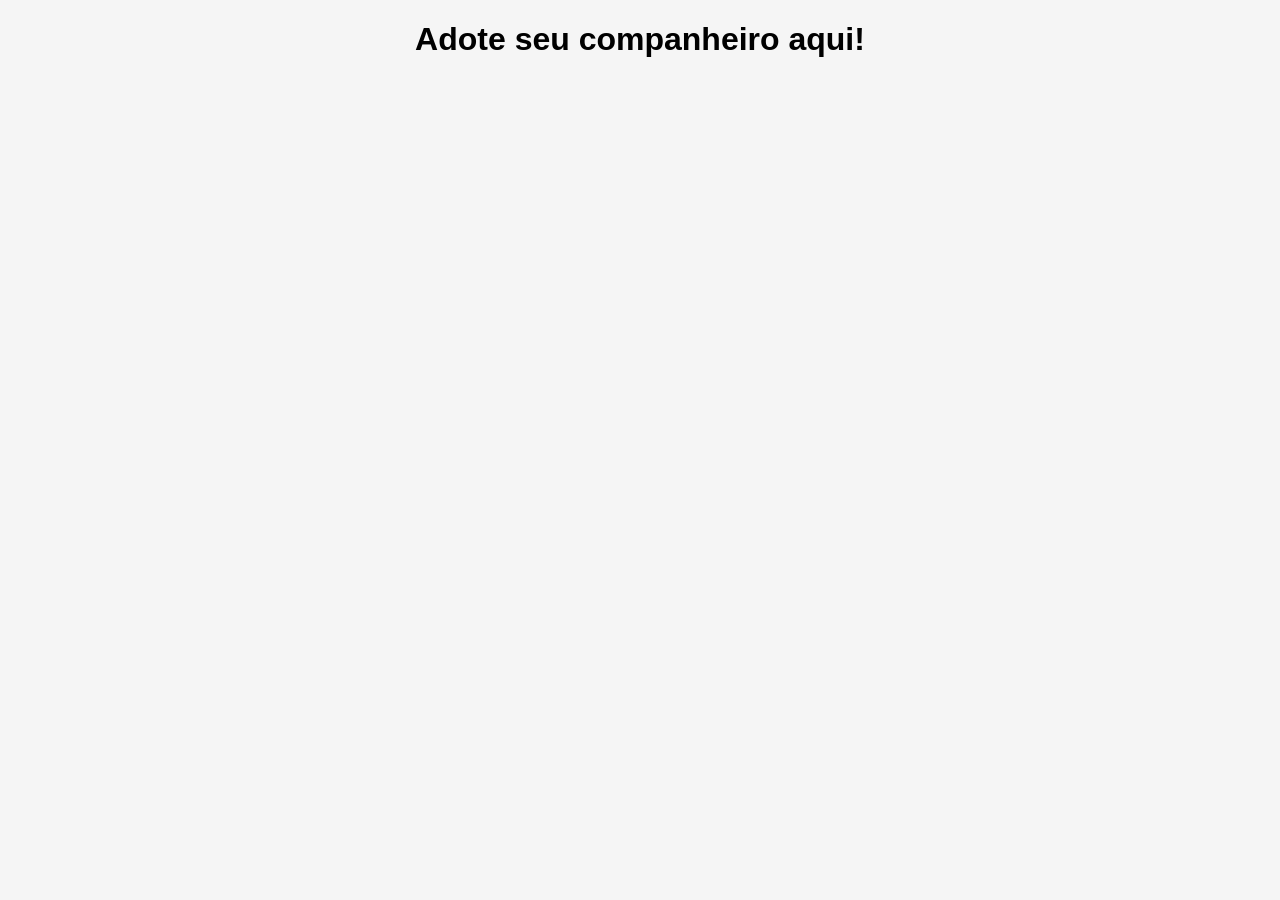
==== index.html @ 9173a279 "início do projeto" ====
<!DOCTYPE html>
<html lang="pt-BR">
<head>
    <meta charset="UTF-8">
    <title>Adoção de Animais</title>
    <link rel="stylesheet" href="css/style.css">
</head>
<body>

    <h1>Adote seu companheiro aqui!</h1>

    <script src="js/script.js"></script>
</body>
</html>
---- css/style.css ----
body {
    font-family: Arial, sans-serif;
    background-color: #f5f5f5;
    text-align: center;
}
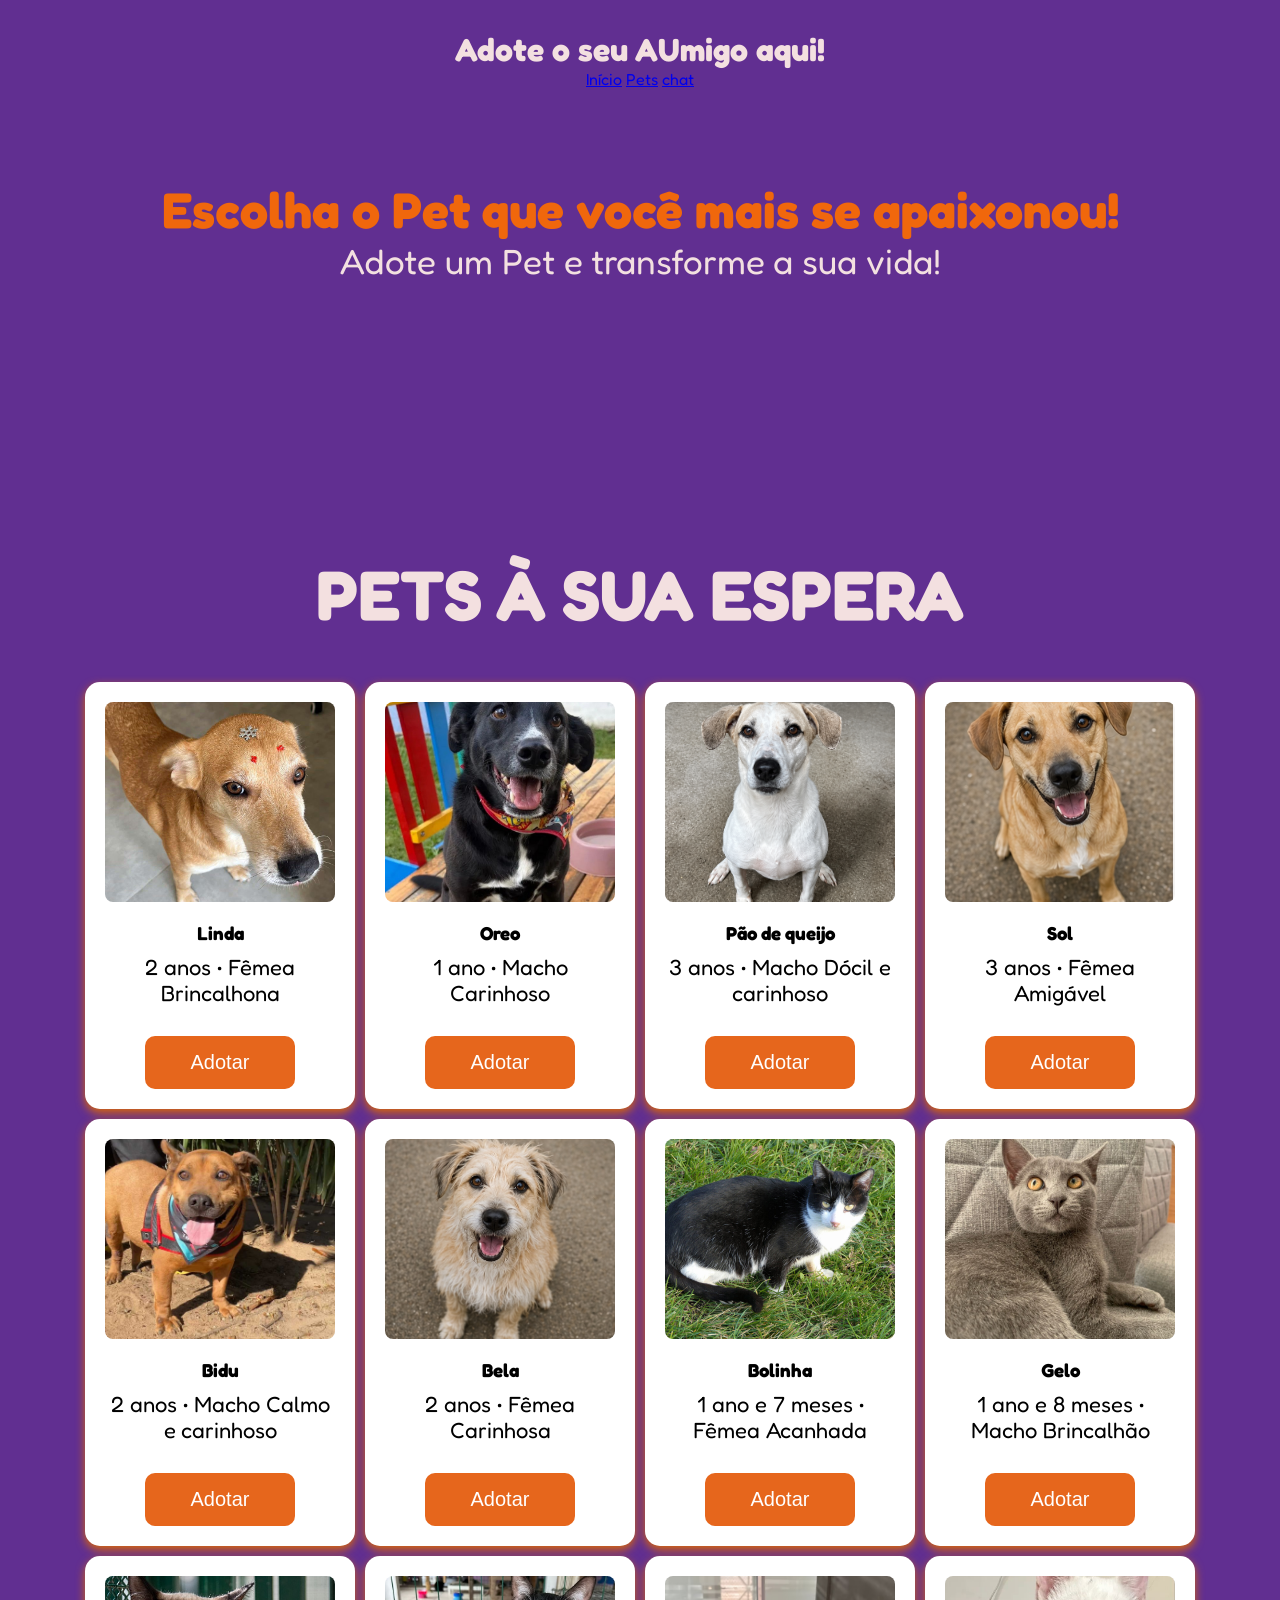
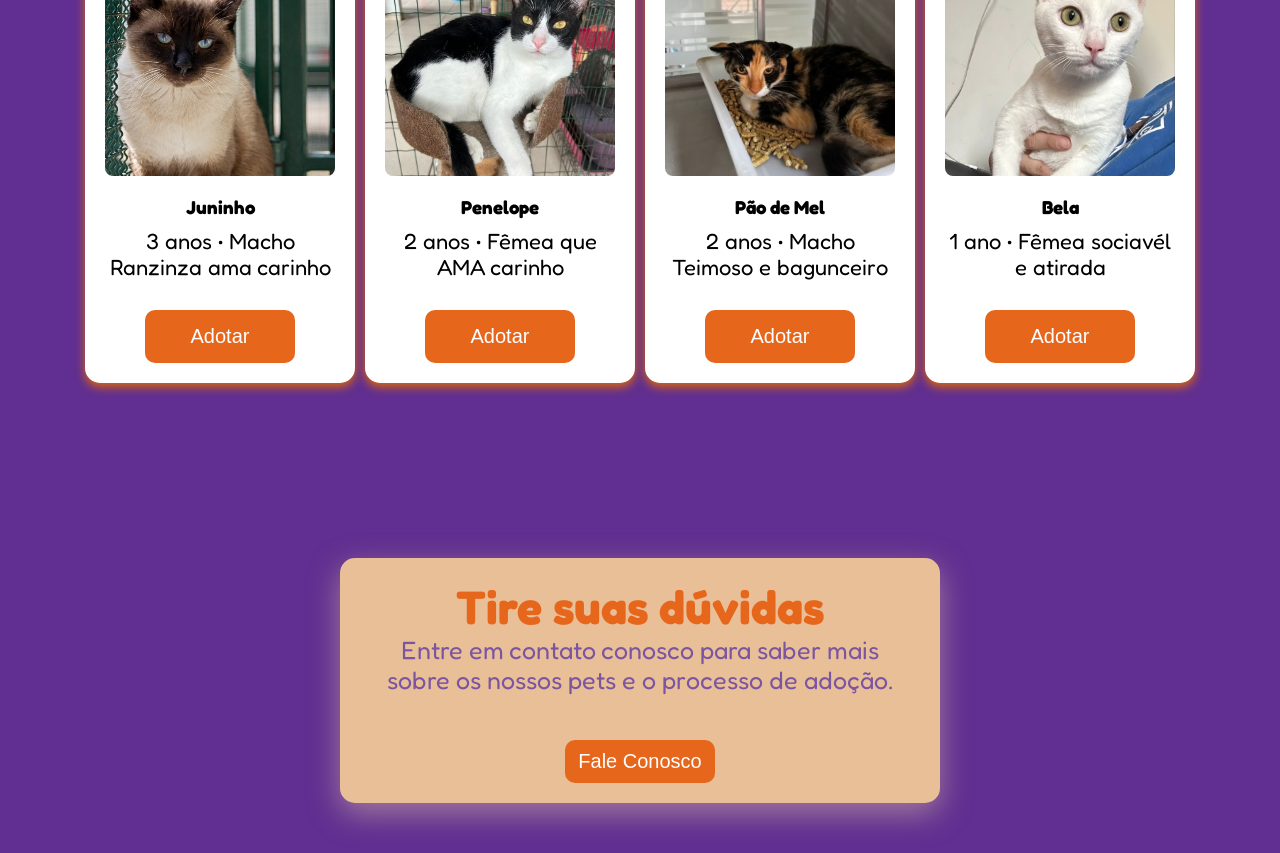
==== commit 944d1303: "primeiro commit" ====
--- a/index.html
+++ b/index.html
@@ -3,12 +3,126 @@
 <head>
     <meta charset="UTF-8">
     <title>Adoção de Animais</title>
-    <link rel="stylesheet" href="css/style.css">
+    <link rel="stylesheet" href="css/style.css"> 
+    <link href="https://fonts.googleapis.com/css2?family=Fredoka&display=swap" rel="stylesheet">
+
+
 </head>
 <body>
+    <header id="inicio">
+        <h1> Adote o seu AUmigo aqui! </h1>
+        <nav>
+            <a href="#inicio">Início</a>
+            <a href="#pets">Pets</a>
+            <a href="#chat">chat</a>
+        </nav>
+    </header>
 
-    <h1>Adote seu companheiro aqui!</h1>
+   
+    <section class="hero">
+        <h1> Escolha o Pet que você mais se apaixonou! </h1>
+        <p> Adote um Pet e transforme a sua vida! </p> 
+    </section>
+
+    
+    <section class="pets" id="pets">
+        <h2> PETS À SUA ESPERA </h2>
+        <div class="cards">
+            
+
+        <div class="card">
+            <img src="imagens/tubaina.jpg" alt="Cachorro">
+               <h3> Linda </h3>
+                <p> 2 anos • Fêmea Brincalhona </p>
+                <button> Adotar </button>
+        </div>
+
+         <div class="card">
+                <img src="imagens/341604138827551.jpg" alt="Cachorro">
+                <h3>Oreo</h3>
+                <p>1 ano • Macho Carinhoso </p>
+                <button> Adotar </button>
+        </div>
+        <div class="card">
+                <img src="imagens/cachorro4 (2).jpg" alt="Cachorro">
+                <h3>Pão de queijo</h3>
+                <p> 3 anos • Macho Dócil e carinhoso  </p>
+                <button> Adotar </button>
+        </div>
+        <div class="card">
+                <img src="imagens/cachorro5.jpg" alt="Cachorro">
+                <h3>Sol</h3>
+                <p> 3 anos • Fêmea Amigável  </p>
+                <button> Adotar </button>
+        </div>
+        <div class="card">
+                <img src="imagens/cachorro6.jpg" alt="Cachorro">
+                <h3>Bidu</h3>
+                <p> 2 anos • Macho Calmo e carinhoso  </p>
+                <button> Adotar </button>
+        </div>
+        <div class="card">
+                <img src="imagens/cachorro7.jpg" alt="Cachorro">
+                <h3>Bela</h3>
+                <p> 2 anos • Fêmea Carinhosa  </p>
+                <button> Adotar </button>
+        </div>
+
+
+
+        <div class="card">
+            <img src="imagens/gato1.jpg" alt="Gato">
+               <h3> Bolinha </h3>
+                <p> 1 ano e 7 meses • Fêmea Acanhada </p>
+                <button> Adotar </button>
+        </div>
+
+         <div class="card">
+                <img src="imagens/gato2.jpg" alt="Gato">
+                <h3>Gelo</h3>
+                <p>1 ano e 8 meses • Macho Brincalhão </p>
+                <button> Adotar </button>
+        </div>
+        <div class="card">
+                <img src="imagens/gato3.jpg" alt="Gato">
+                <h3>Juninho</h3>
+                <p> 3 anos • Macho Ranzinza ama carinho  </p>
+                <button> Adotar </button>
+        </div>
+        <div class="card">
+                <img src="imagens/gato4.jpg" alt="Gato">
+                <h3>Penelope</h3>
+                <p> 2 anos • Fêmea que AMA carinho  </p>
+                <button> Adotar </button>
+        </div>
+        <div class="card">
+                <img src="imagens/gato5.jpg" alt="Gato">
+                <h3>Pão de Mel</h3>
+                <p> 2 anos • Macho Teimoso e bagunceiro  </p>
+                <button> Adotar </button>
+        </div>
+        <div class="card">
+                <img src="imagens/gato6.jpg" alt="Gato">
+                <h3>Bela</h3>
+                <p> 1 ano • Fêmea sociavél e atirada  </p>
+                <button> Adotar </button>
+</div>
+    </section>
+    
+
+
+    <section id="chat">
+        <div class="chat-box">
+        <h3> Tire suas dúvidas </h3>
+            <p> Entre em contato conosco para saber mais sobre os nossos pets e o processo de adoção. </p>
+            <button> Fale Conosco </button>
+        </div>
+    </section>                              
+
 
     <script src="js/script.js"></script>
 </body>
-</html>+
+</html>
+
+</html> 
--- a/css/style.css
+++ b/css/style.css
@@ -1,5 +1,168 @@
+* {
+    margin: 0;
+    padding: 0;
+    box-sizing: border-box;
+}
+
 body {
-    font-family: Arial, sans-serif;
-    background-color: #f5f5f5;
+  display: flex;
+  flex-direction: column;
+  min-height:100vh ;
+    font-family: 'Fredoka', sans-serif;
+    background-color: #612f91;
     text-align: center;
-}+}
+.titulo-principal {
+  font-size: 60px;
+  color: #f3e0e0;
+  margin-top: 20px;
+}
+
+header { 
+  padding: 30px;
+  color: #f3e0e0;
+}
+.hero {
+  padding: 60px 20px;
+
+}
+.hero h1 {
+  font-size: 50px;
+  color: #f0670c;
+}
+.hero p {
+  font-size: 35px;
+  color: #f3e0e0;
+  margin-bottom: 150px;
+
+}
+.pets {
+  padding: 60px 20px;
+
+}
+.pets h2 {
+  font-size: 70px;
+  color: #f3e0e0;             
+}
+
+
+
+
+.card p {
+  font-size: 22px;
+  color: #000000;
+}
+.card h3 {
+  margin-top: 10px;
+}
+
+
+
+#chat {
+  display: flex;
+  justify-content: center;
+  text-align: center;
+  padding: 50px 20px;
+  margin-top: 15px;
+}
+.chat-box {
+  display: flex;
+  background: rgb(233, 191, 152);
+  border-radius: 15px;
+  width: 100%; 
+  max-width: 600px;
+  justify-content: center;
+  align-items: center;
+  flex-direction: column;
+  padding: 20px 30px;
+  box-shadow: 0 10px 30px rgba(224, 194, 168, 0.514);
+  font-size: 40px;
+  color: #e6661c;
+  text-align: center;
+}
+.chat-box h2 {
+  font-size: 10px;
+  margin-bottom: 25px;
+  color: #e6661c;
+}
+.chat-box p {
+  font-size: 25px;
+  color: #7b55a0;
+  margin-bottom: 5px;
+}
+#chat button {
+  margin-top: 40px;
+  width: 100%;              
+  max-width: 150px;
+  padding: 10px;
+  border: none;
+  font-size: 20px;
+  background-color: #e6661c;
+  color: white;
+  border-radius: 10px;
+  cursor: pointer;
+  transition: 0.7s;
+}
+#chat button:hover {
+  background-color: #e6661c;
+  transform: scale(1.05);
+}
+
+
+.card {
+  display: flex; 
+  flex-direction: column;
+  align-items: center; 
+  text-align: center; 
+  gap: 10px;  
+
+  background: white;
+  border-radius: 15px;
+  width: 270px;
+  padding: 20px; /* 👈 AQUI ESTÁ A DIFERENÇA */
+
+  box-shadow: 0 4px 10px rgb(219, 103, 8);
+  transition: 0.7s;
+}
+.card:hover {
+  transform: translateY(5px); 
+  box-shadow: 0 10px 20px rgb(236, 94, 11); 
+}
+
+.card button {
+  margin-top: 20px;
+  width: 100%;              
+  max-width: 150px;
+  padding: 15px;
+  font-size: 20px;
+  border: none;
+  background-color: #e6661c;
+  color: white;
+  border-radius: 10px;
+  cursor: pointer;
+  transition: 0.7s;
+}
+
+.card button:hover {
+  background-color: #e6661c;
+  transform: scale(1.05);
+}
+.card img {
+  width: 100%;
+  height: 200px;
+  object-fit: cover;
+  border-radius: 8px;
+  transition: 0.7s;
+}
+
+  .card:hover img {
+  transform: scale(1.05);
+}
+.cards {
+  display: flex;
+  justify-content: center;
+  gap: 10px;
+  flex-wrap: wrap;
+  margin-top: 45px;
+  margin-bottom: 50px
+}
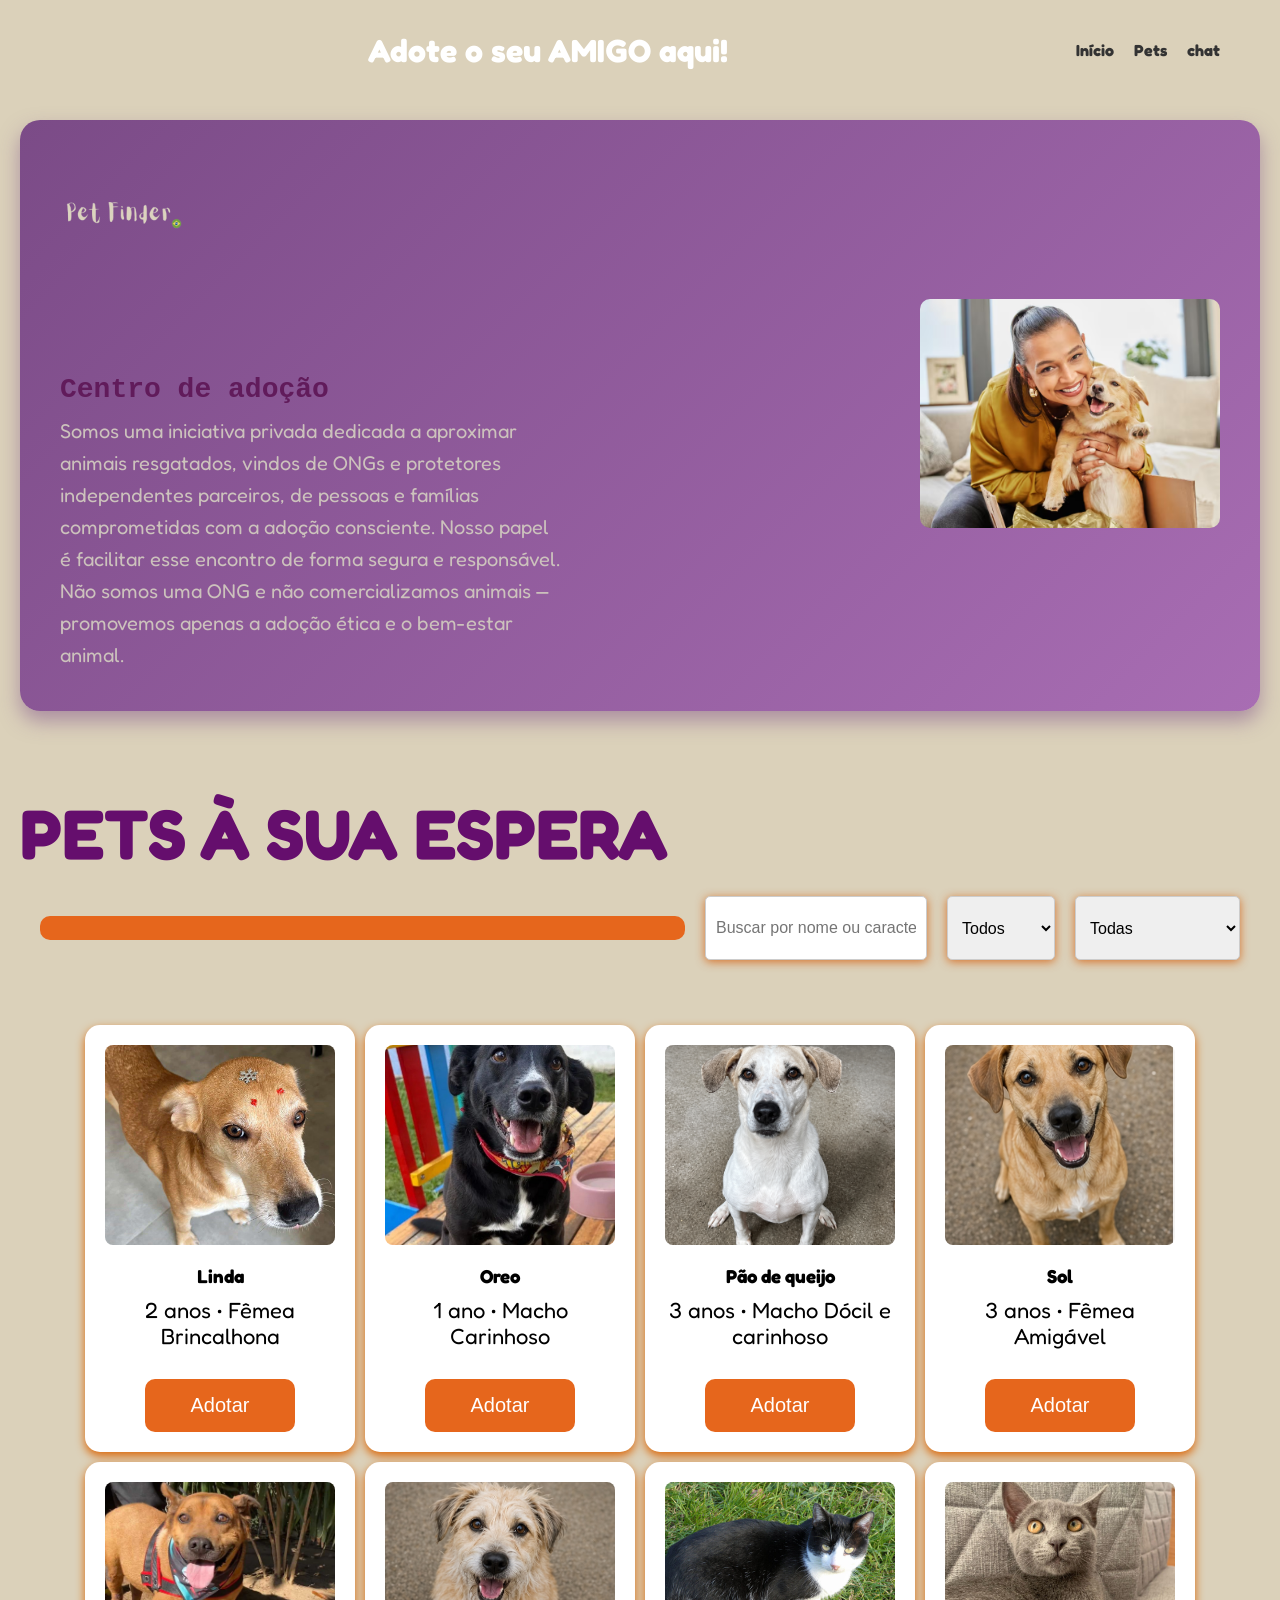
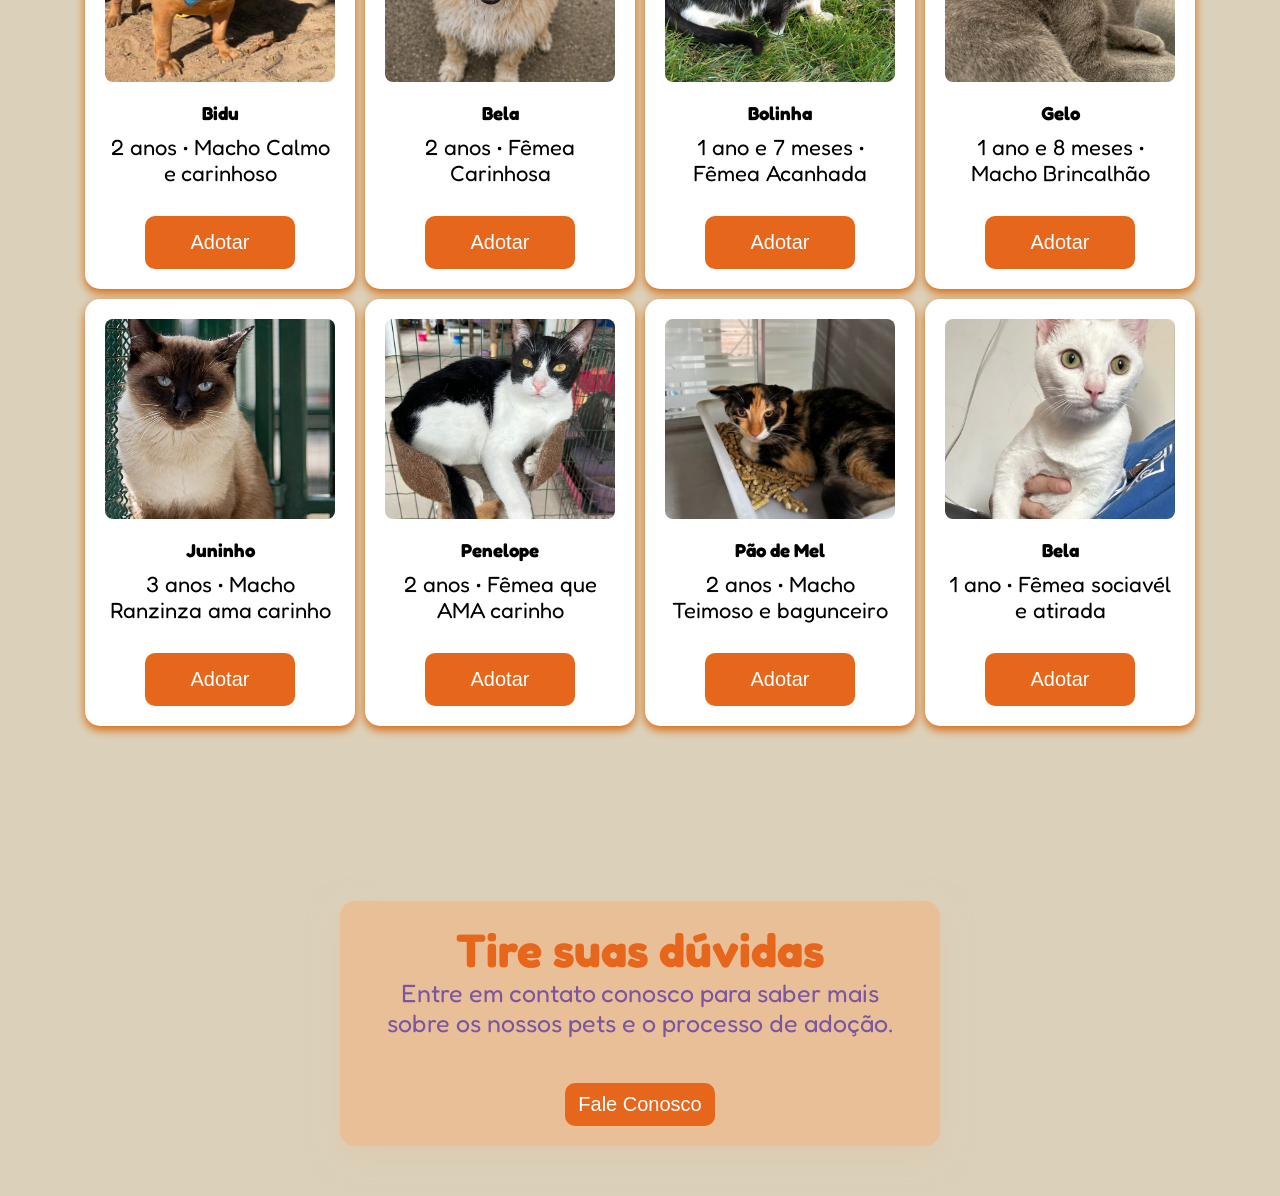
==== commit f12d7fa6: "Atualização do site" ====
--- a/index.html
+++ b/index.html
@@ -10,7 +10,10 @@
 </head>
 <body>
     <header id="inicio">
-        <h1> Adote o seu AUmigo aqui! </h1>
+        <div class="topo"></div>
+
+
+        <h1> Adote o seu AMIGO aqui! </h1>
         <nav>
             <a href="#inicio">Início</a>
             <a href="#pets">Pets</a>
@@ -18,50 +21,86 @@
         </nav>
     </header>
 
-   
-    <section class="hero">
-        <h1> Escolha o Pet que você mais se apaixonou! </h1>
-        <p> Adote um Pet e transforme a sua vida! </p> 
+
+    <section class="faixa-apresentacao">
+        <div class="texto-apresentacao">
+                <h1 class="logo"> 
+                        <img src="imagens/nome-petfinderbr.png" alt="Logo de Adoção de Animais">
+                </h1>
+
+                <h2> Centro de adoção</h2>
+
+                <p> Somos uma iniciativa privada dedicada a aproximar animais resgatados, vindos de ONGs e protetores independentes parceiros, de pessoas e famílias comprometidas com a adoção consciente. Nosso papel é facilitar esse encontro de forma segura e responsável. Não somos uma ONG e não comercializamos animais — promovemos apenas a adoção ética e o bem-estar animal.
+                </p>
+        </div>
+
+        <div class="imagem">
+                <img src="imagens/cachorro-mulher.jpg" alt="Imagem de Adoção de Animais">
+        </div>
+
+
+       
     </section>
 
     
     <section class="pets" id="pets">
         <h2> PETS À SUA ESPERA </h2>
+        
+<div class ="filtros">
+        <div class="faixa-info">
+        </div>
+        <input type="text" id=""busca" placeholder="Buscar por nome ou características...">
+
+        <select id="filtro-especie">
+            <option value="">Todos</option>
+            <option value="cachorro">Cachorro</option>
+            <option value="gato">Gato</option>
+        </select>
+
+        <select id ="filtro-idade">
+            <option value="">Todas</option>
+            <option value="filhote">Filhote (0-1 ano)</option>
+            <option value="adulto">Adulto (1-7 anos)</option>
+            <option value="idoso">Idoso (7+ anos)</option>
+        </select>
+</div>
+
+
         <div class="cards">
             
 
-        <div class="card">
+        <div class="card" data-nome="Linda" data-especie="cachorro" data-idade="adulto">
             <img src="imagens/tubaina.jpg" alt="Cachorro">
                <h3> Linda </h3>
                 <p> 2 anos • Fêmea Brincalhona </p>
                 <button> Adotar </button>
         </div>
 
-         <div class="card">
+         <div class="card" data-nome="Oreo" data-especie="cachorro" data-idade="adulto">
                 <img src="imagens/341604138827551.jpg" alt="Cachorro">
                 <h3>Oreo</h3>
                 <p>1 ano • Macho Carinhoso </p>
                 <button> Adotar </button>
         </div>
-        <div class="card">
+        <div class="card" data-nome="Pão de queijo" data-especie="cachorro" data-idade="adulto">
                 <img src="imagens/cachorro4 (2).jpg" alt="Cachorro">
                 <h3>Pão de queijo</h3>
                 <p> 3 anos • Macho Dócil e carinhoso  </p>
                 <button> Adotar </button>
         </div>
-        <div class="card">
+        <div class="card" data-nome="Sol" data-especie="cachorro" data-idade="adulto">
                 <img src="imagens/cachorro5.jpg" alt="Cachorro">
                 <h3>Sol</h3>
                 <p> 3 anos • Fêmea Amigável  </p>
                 <button> Adotar </button>
         </div>
-        <div class="card">
+        <div class="card" data-nome="Bidu" data-especie="cachorro" data-idade="adulto">
                 <img src="imagens/cachorro6.jpg" alt="Cachorro">
                 <h3>Bidu</h3>
                 <p> 2 anos • Macho Calmo e carinhoso  </p>
                 <button> Adotar </button>
         </div>
-        <div class="card">
+        <div class="card" data-nome="Bela" data-especie="cachorro" data-idade="adulto">
                 <img src="imagens/cachorro7.jpg" alt="Cachorro">
                 <h3>Bela</h3>
                 <p> 2 anos • Fêmea Carinhosa  </p>
@@ -70,38 +109,38 @@
 
 
 
-        <div class="card">
+        <div class="card" data-nome="Bela" data-especie="gato" data-idade="adulto">
             <img src="imagens/gato1.jpg" alt="Gato">
                <h3> Bolinha </h3>
                 <p> 1 ano e 7 meses • Fêmea Acanhada </p>
                 <button> Adotar </button>
         </div>
 
-         <div class="card">
+         <div class="card" data-nome="Gelo" data-especie="gato" data-idade="adulto">
                 <img src="imagens/gato2.jpg" alt="Gato">
                 <h3>Gelo</h3>
                 <p>1 ano e 8 meses • Macho Brincalhão </p>
                 <button> Adotar </button>
         </div>
-        <div class="card">
+        <div class="card" data-nome="Juninho" data-especie="gato" data-idade="adulto">
                 <img src="imagens/gato3.jpg" alt="Gato">
                 <h3>Juninho</h3>
                 <p> 3 anos • Macho Ranzinza ama carinho  </p>
                 <button> Adotar </button>
         </div>
-        <div class="card">
+        <div class="card" data-nome="Penelope" data-especie="gato" data-idade="adulto">
                 <img src="imagens/gato4.jpg" alt="Gato">
                 <h3>Penelope</h3>
                 <p> 2 anos • Fêmea que AMA carinho  </p>
                 <button> Adotar </button>
         </div>
-        <div class="card">
+        <div class="card" data-nome="Pão de Mel" data-especie="gato" data-idade="adulto">
                 <img src="imagens/gato5.jpg" alt="Gato">
                 <h3>Pão de Mel</h3>
                 <p> 2 anos • Macho Teimoso e bagunceiro  </p>
                 <button> Adotar </button>
         </div>
-        <div class="card">
+        <div class="card" data-nome="Bela" data-especie="gato" data-idade="adulto">
                 <img src="imagens/gato6.jpg" alt="Gato">
                 <h3>Bela</h3>
                 <p> 1 ano • Fêmea sociavél e atirada  </p>
--- a/css/style.css
+++ b/css/style.css
@@ -7,20 +7,135 @@
 body {
   display: flex;
   flex-direction: column;
-  min-height:100vh ;
-    font-family: 'Fredoka', sans-serif;
-    background-color: #612f91;
-    text-align: center;
-}
-.titulo-principal {
-  font-size: 60px;
-  color: #f3e0e0;
-  margin-top: 20px;
-}
+  min-height:100vh;
+  font-family: 'Fredoka', sans-serif;
+  background-color: #dbd1ba;
+  text-align: 45px;
+  margin: 0;
+}
+
+#inicio {
+  display: flex;
+  align-items: center;
+  justify-content: space-between;
+  background-color: #dbd1ba;
+  color: white;
+  padding: 20px 40px;
+  position: relative;
+  height: 100px;
+}
+
+
+nav {
+    display: flex;
+    gap: 20px;
+    padding: 10px 20px;
+}
+
+nav a {
+    text-decoration: none;
+    color: #333;
+    font-weight: bold;
+}
+
+.faixa-apresentacao {
+  display: flex;
+  align-items: center;
+  justify-content: space-between;
+ 
+  background: linear-gradient(135deg, #7b4b87, #a86db3);
+  color: #ffffff;
+
+  padding: 40px;
+  border-radius: 20px;
+  margin: 20px ;
+
+gap: 30px;
+
+box-shadow: 0 10px 20px rgba(123, 75, 135, 0.5);
+transition: transform 0.7s;
+}
+.faixa-apresentacao:hover {
+  transform: translateY(-5px);
+  box-shadow: 0 15px 40px rgba(123, 75, 135, 0.7);
+}
+
+.texto-apresentacao {
+  max-width: 500px;
+  text-align: left;          
+  display: flex;
+  flex-direction: column;
+  align-items: flex-start;   .texto-apresentacao {
+  max-width: 500px;
+  text-align: left;          /* 👈 garante alinhamento à esquerda */
+  display: flex;
+  flex-direction: column;
+  align-items: flex-start;   /* 👈 alinha tudo à esquerda */
+}
+}
+
+.texto-apresentacao h2 {
+  font-size: 28px;
+  font-family: 'Courier New', Courier, monospace;
+  color: #611b5b;
+  margin: 0 0 10px 0;
+  max-width: 300px;
+  text-align: left;
+
+}
+
+.texto-apresentacao p {
+  font-size: 20px;
+  line-height: 1.6;
+  color: #ccc2bc;
+    margin-bottom: 0 AUTO;
+  max-width: 600px;
+  text-align: left;
+
+}
+
+.imagem img {
+    width: 300px;
+    border-radius: 10px;
+}
+
+.logo img {
+  width: 140px;  
+  height: auto;
+  margin-bottom: 10px; 
+}
+
+.filtros {
+  display: flex;
+  justify-content: center;
+  gap: 20px;
+  padding: 20px;
+  margin-bottom: 15px ;
+}
+.filtros input, .filtros select {
+  padding: 10px;
+  font-size: 16px;
+  border: 1px solid #ccc;
+  border-radius: 5px;
+  box-shadow: 0 2px 10px rgba(214, 88, 4, 0.767);
+}
+
+.faixa-info {
+  width: 95%;
+  height: 5px;
+  background-color: #e6661c;
+  color: #856404;
+  padding:12px;
+  border-radius: 10px;
+  margin: 20px auto;
+}
+
+
+
 
 header { 
   padding: 30px;
-  color: #f3e0e0;
+  color: #ce5708;
 }
 .hero {
   padding: 60px 20px;
@@ -32,7 +147,7 @@
 }
 .hero p {
   font-size: 35px;
-  color: #f3e0e0;
+  color: #650e6d;
   margin-bottom: 150px;
 
 }
@@ -41,8 +156,9 @@
 
 }
 .pets h2 {
+
   font-size: 70px;
-  color: #f3e0e0;             
+  color: #650e6d;             
 }
 
 
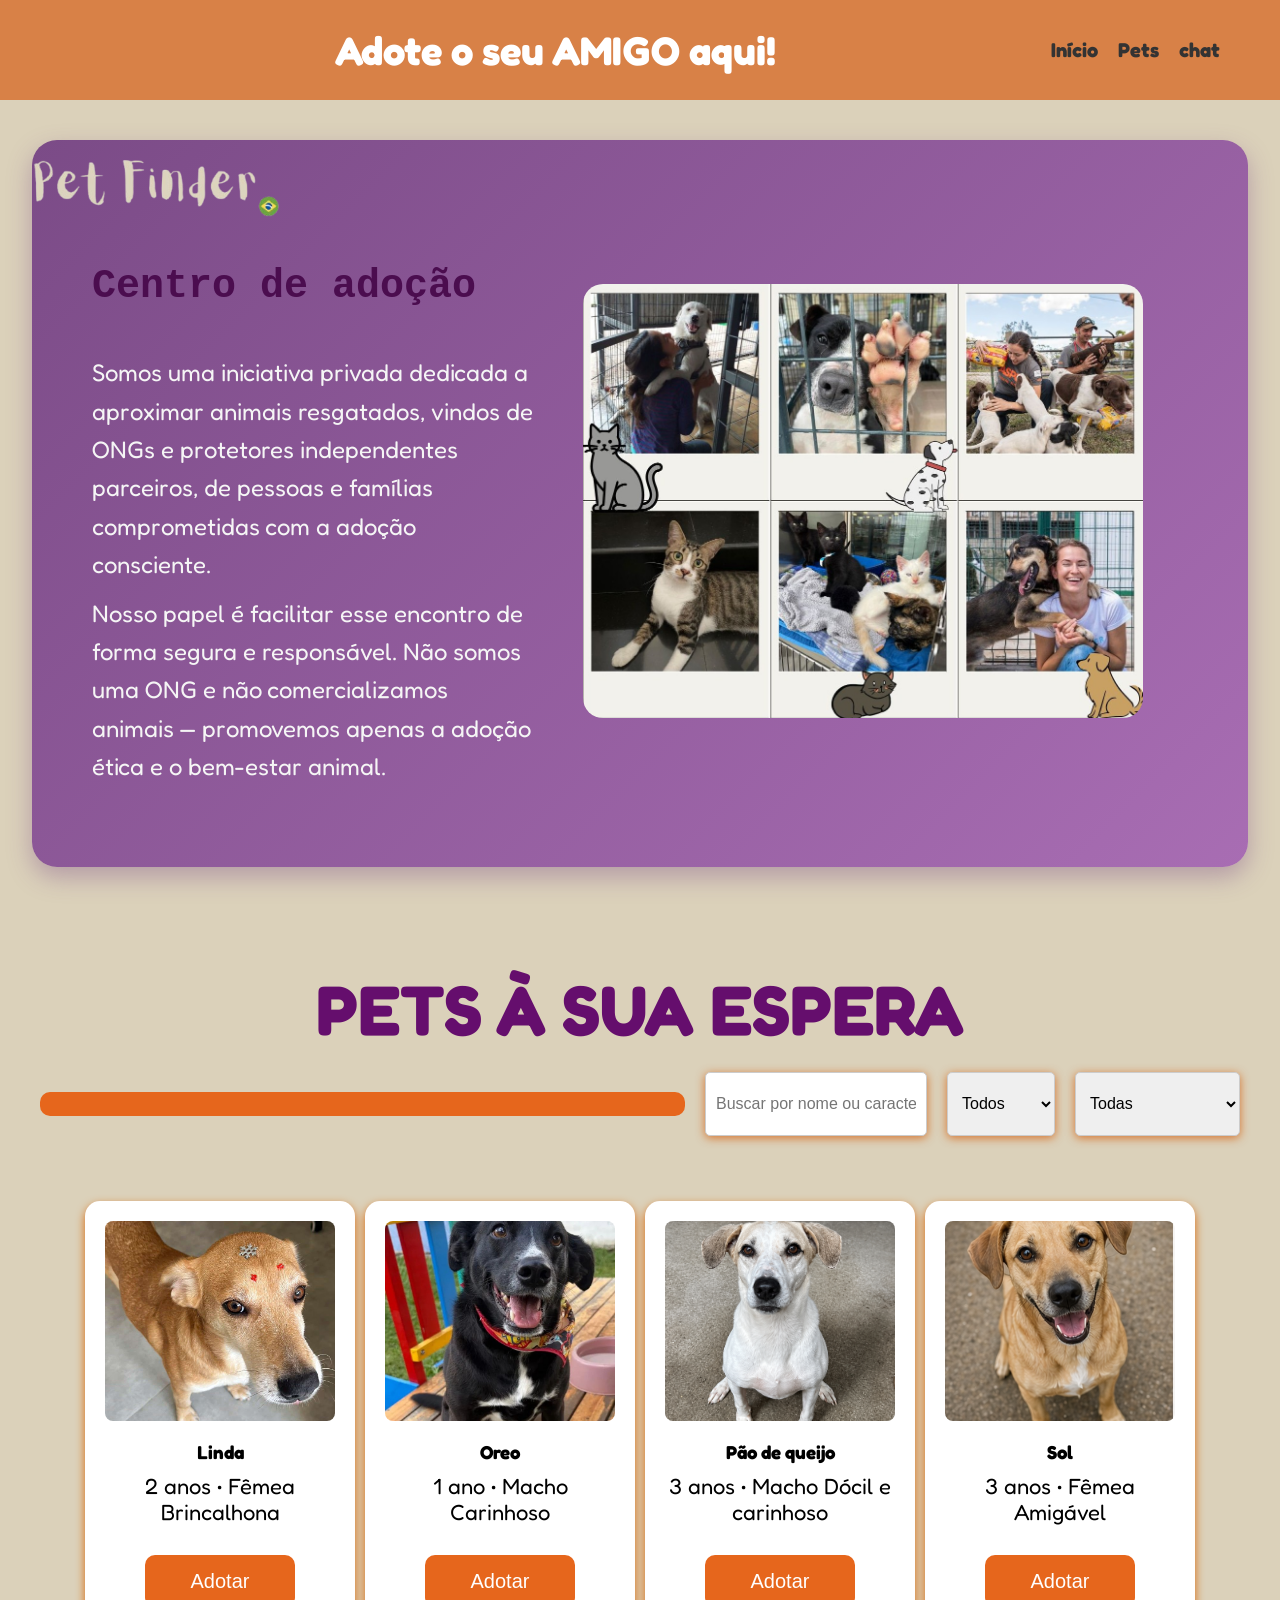
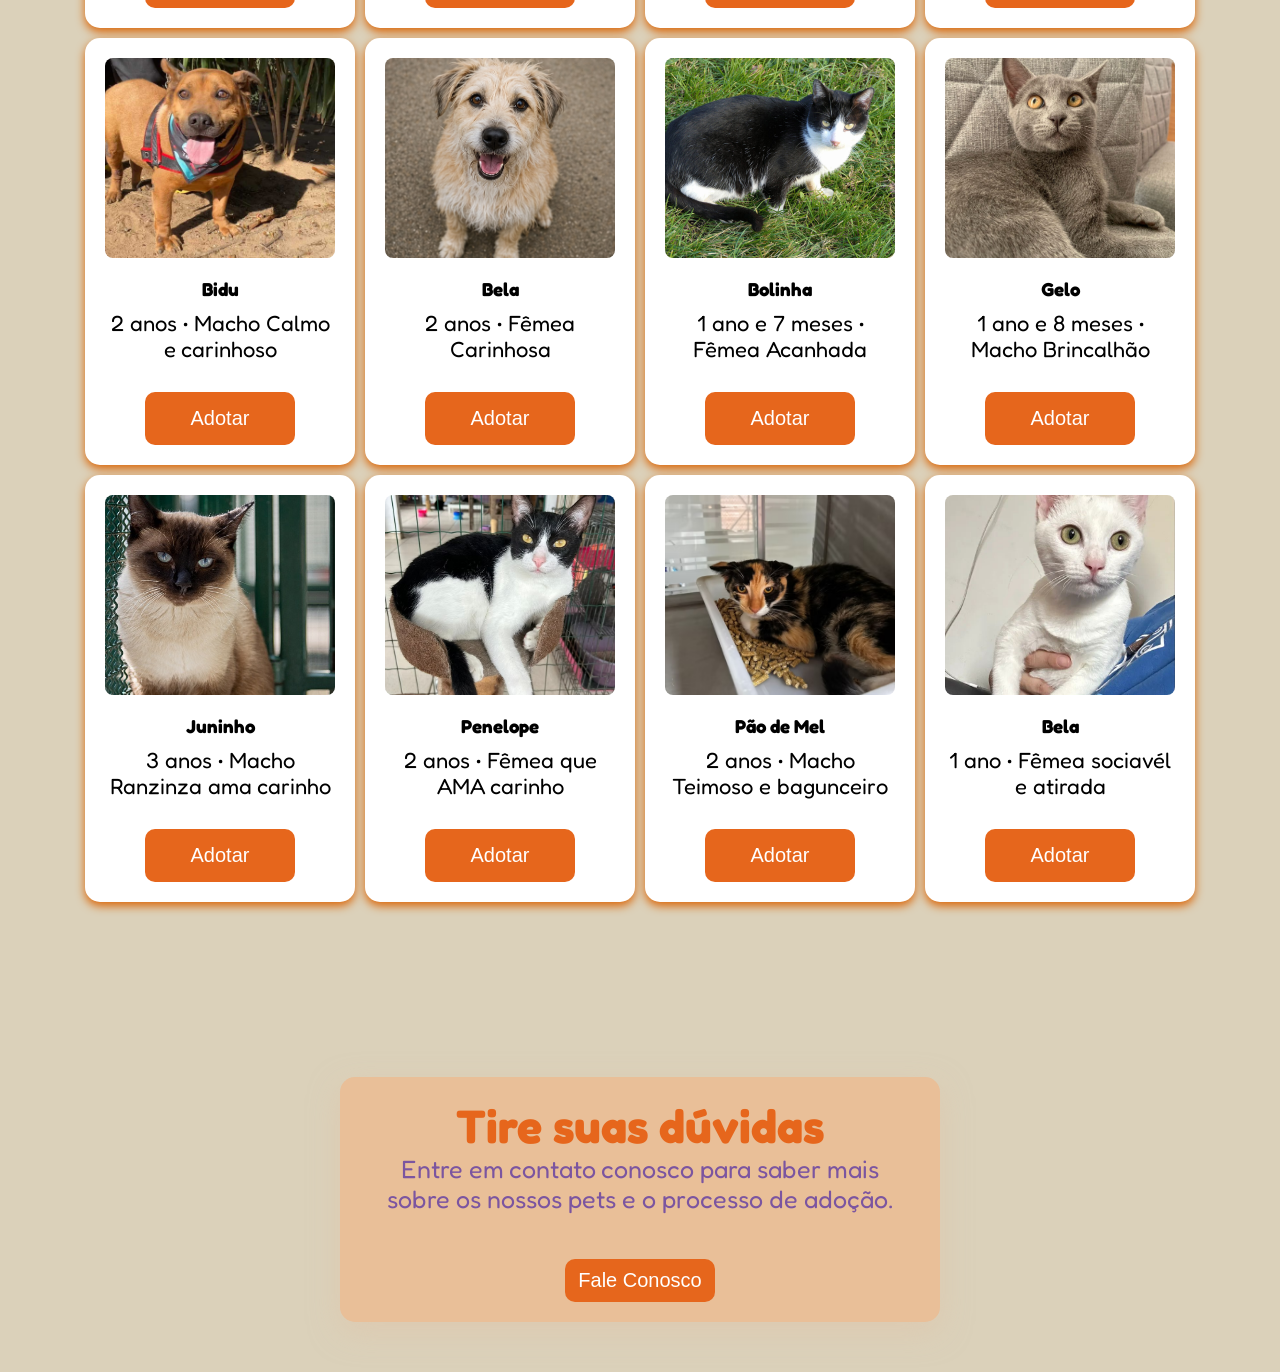
==== commit 5912d091: "Atualização do site" ====
--- a/index.html
+++ b/index.html
@@ -30,12 +30,13 @@
 
                 <h2> Centro de adoção</h2>
 
-                <p> Somos uma iniciativa privada dedicada a aproximar animais resgatados, vindos de ONGs e protetores independentes parceiros, de pessoas e famílias comprometidas com a adoção consciente. Nosso papel é facilitar esse encontro de forma segura e responsável. Não somos uma ONG e não comercializamos animais — promovemos apenas a adoção ética e o bem-estar animal.
-                </p>
+                <p> Somos uma iniciativa privada dedicada a aproximar animais resgatados, vindos de ONGs e protetores independentes parceiros, de pessoas e famílias comprometidas com a adoção consciente. 
+                <p> Nosso papel é facilitar esse encontro de forma segura e responsável. Não somos uma ONG e não comercializamos animais — promovemos apenas a adoção ética e o bem-estar animal.</p>
+</p>
         </div>
 
         <div class="imagem">
-                <img src="imagens/cachorro-mulher.jpg" alt="Imagem de Adoção de Animais">
+                <img src="imagens/imagem-pg-inicial.jpg" alt="Imagem de Adoção de Animais">
         </div>
 
 
--- a/css/style.css
+++ b/css/style.css
@@ -10,16 +10,17 @@
   min-height:100vh;
   font-family: 'Fredoka', sans-serif;
   background-color: #dbd1ba;
-  text-align: 45px;
   margin: 0;
+  text-align: 45px
 }
 
 #inicio {
   display: flex;
   align-items: center;
   justify-content: space-between;
-  background-color: #dbd1ba;
+  background-color: #d88147;
   color: white;
+    font-size: 20px;
   padding: 20px 40px;
   position: relative;
   height: 100px;
@@ -42,67 +43,65 @@
   display: flex;
   align-items: center;
   justify-content: space-between;
- 
+
   background: linear-gradient(135deg, #7b4b87, #a86db3);
   color: #ffffff;
 
-  padding: 40px;
-  border-radius: 20px;
-  margin: 20px ;
-
-gap: 30px;
-
-box-shadow: 0 10px 20px rgba(123, 75, 135, 0.5);
-transition: transform 0.7s;
-}
+  padding: 60px;
+  border-radius: 25px;
+  width: 95%;
+  max-width: 1800px;
+  margin: 40px auto;
+
+  gap: 50px;
+
+  box-shadow: 0 10px 25px rgba(123, 75, 135, 0.4);
+}
+
 .faixa-apresentacao:hover {
   transform: translateY(-5px);
   box-shadow: 0 15px 40px rgba(123, 75, 135, 0.7);
 }
 
 .texto-apresentacao {
-  max-width: 500px;
-  text-align: left;          
-  display: flex;
-  flex-direction: column;
-  align-items: flex-start;   .texto-apresentacao {
-  max-width: 500px;
-  text-align: left;          /* 👈 garante alinhamento à esquerda */
-  display: flex;
-  flex-direction: column;
-  align-items: flex-start;   /* 👈 alinha tudo à esquerda */
-}
+  max-width: 800px;
+  display: flex;
+  flex-direction: column;
+  align-items: flex-start;
 }
 
 .texto-apresentacao h2 {
-  font-size: 28px;
+  font-size: 40px;
   font-family: 'Courier New', Courier, monospace;
-  color: #611b5b;
-  margin: 0 0 10px 0;
-  max-width: 300px;
-  text-align: left;
-
+  color: #4b0d4f;
+  margin-bottom: 45px;
 }
 
 .texto-apresentacao p {
-  font-size: 20px;
+  font-size: 24px;
   line-height: 1.6;
-  color: #ccc2bc;
-    margin-bottom: 0 AUTO;
-  max-width: 600px;
-  text-align: left;
-
+  color: #f5f5f5;
+  max-width: 900px;
+  margin-bottom: 10px;
 }
 
 .imagem img {
-    width: 300px;
-    border-radius: 10px;
-}
+  width: 560px;
+  border-radius: 20px;
+  margin-right: 45px;
+  object-fit: cover;
+}
+.logo {
+  width: 35%;
+  display: flex;
+  justify-content: center;
+  margin-top: -130px;
+}
+
 
 .logo img {
-  width: 140px;  
-  height: auto;
-  margin-bottom: 10px; 
+  width: 300px;
+  margin-bottom: -230px;
 }
 
 .filtros {
@@ -137,15 +136,15 @@
   padding: 30px;
   color: #ce5708;
 }
-.hero {
+.topo {
   padding: 60px 20px;
 
 }
-.hero h1 {
-  font-size: 50px;
+.topo h1 {
+  font-size: 20px;
   color: #f0670c;
 }
-.hero p {
+.topo p {
   font-size: 35px;
   color: #650e6d;
   margin-bottom: 150px;
@@ -156,7 +155,7 @@
 
 }
 .pets h2 {
-
+  text-align: center;
   font-size: 70px;
   color: #650e6d;             
 }
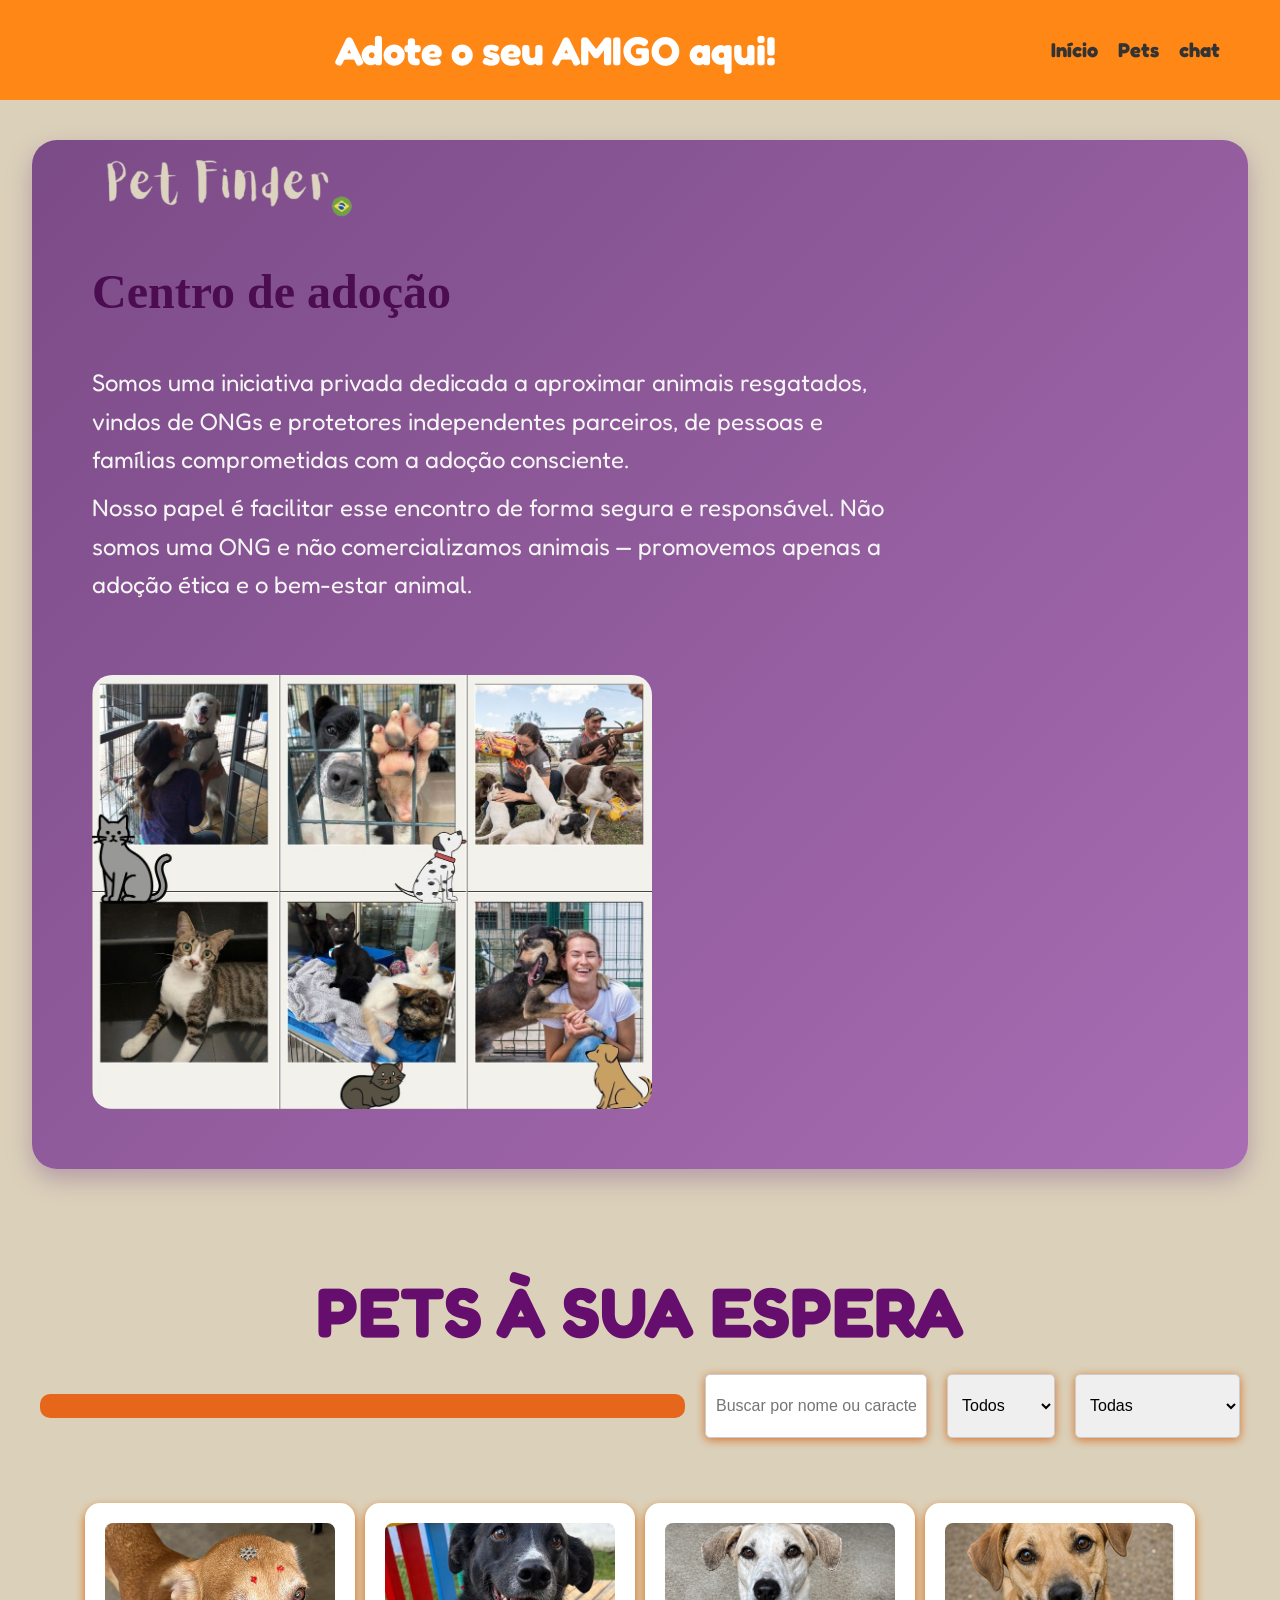
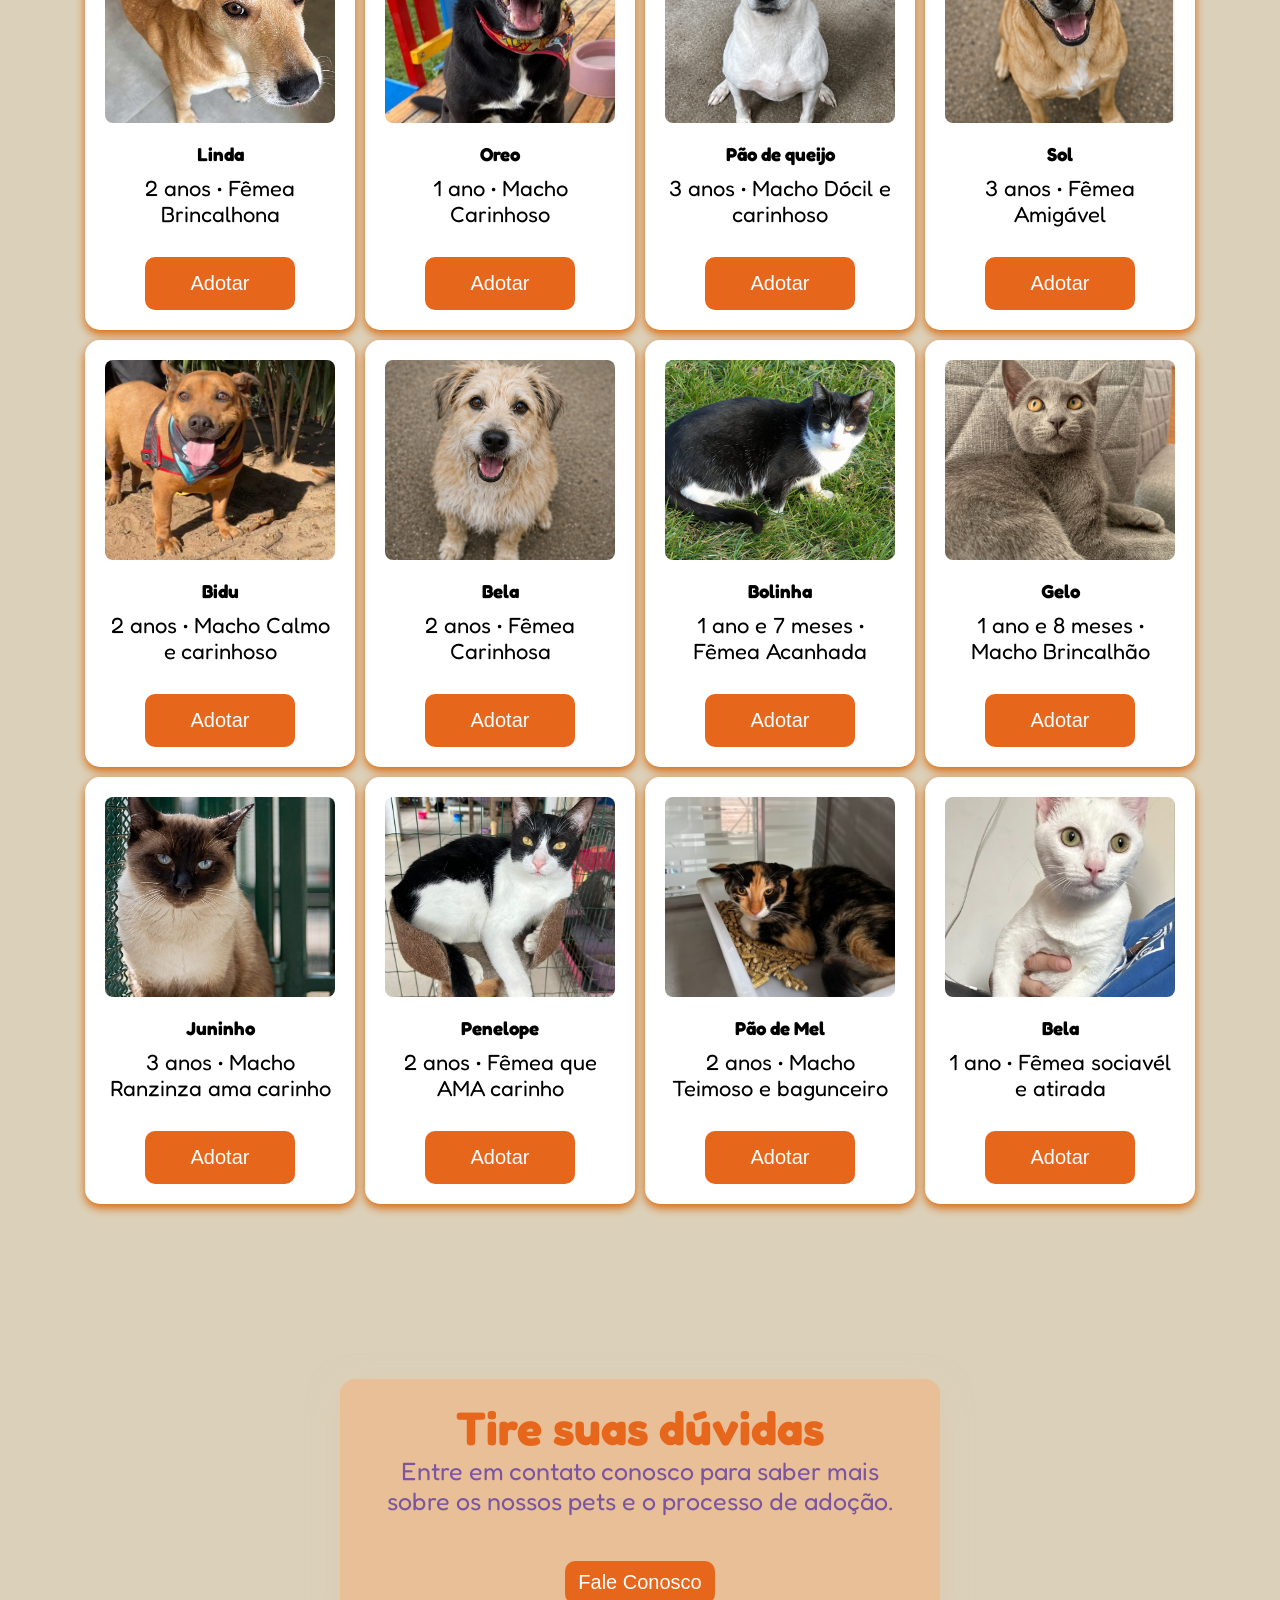
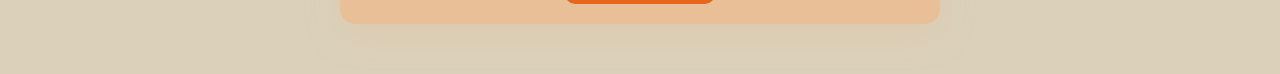
==== commit 45adadb9: "Atualização do site" ====
--- a/index.html
+++ b/index.html
@@ -6,6 +6,7 @@
     <link rel="stylesheet" href="css/style.css"> 
     <link href="https://fonts.googleapis.com/css2?family=Fredoka&display=swap" rel="stylesheet">
 
+    <link 
 
 </head>
 <body>
--- a/css/style.css
+++ b/css/style.css
@@ -11,16 +11,26 @@
   font-family: 'Fredoka', sans-serif;
   background-color: #dbd1ba;
   margin: 0;
-  text-align: 45px
+}
+@media (max-width: 1100px){
+
+    .container-principal{
+        flex-direction: column;
+        text-align: center;
+    }
+
+    .galeria{
+        width: 100%;
+    }
 }
 
 #inicio {
   display: flex;
   align-items: center;
   justify-content: space-between;
-  background-color: #d88147;
-  color: white;
-    font-size: 20px;
+  background-color: #ff8716;
+  color: rgb(255, 255, 255);
+  font-size: 20px;
   padding: 20px 40px;
   position: relative;
   height: 100px;
@@ -56,6 +66,7 @@
   gap: 50px;
 
   box-shadow: 0 10px 25px rgba(123, 75, 135, 0.4);
+  flex-wrap: wrap;
 }
 
 .faixa-apresentacao:hover {
@@ -64,6 +75,7 @@
 }
 
 .texto-apresentacao {
+  flex-wrap: 1;
   max-width: 800px;
   display: flex;
   flex-direction: column;
@@ -71,14 +83,16 @@
 }
 
 .texto-apresentacao h2 {
-  font-size: 40px;
-  font-family: 'Courier New', Courier, monospace;
+  flex-wrap: 1;
+  font-size: clamp(32px, 5vw, 48px);
+  font-family: 'Matcha', cursive;
   color: #4b0d4f;
   margin-bottom: 45px;
 }
 
 .texto-apresentacao p {
-  font-size: 24px;
+  flex-wrap: 1;
+  font-size: clamp(20px, 4vw, 24px);
   line-height: 1.6;
   color: #f5f5f5;
   max-width: 900px;
@@ -86,20 +100,28 @@
 }
 
 .imagem img {
+  display: block;
   width: 560px;
+  height: auto;
   border-radius: 20px;
   margin-right: 45px;
   object-fit: cover;
 }
 .logo {
+  grid-template-columns: repeat(3, 1fr);
+  gap: 20px;
+  flex-wrap: 1;
   width: 35%;
-  display: flex;
   justify-content: center;
   margin-top: -130px;
 }
 
 
 .logo img {
+  display: grid;
+  grid-template-columns: repeat(3, 1fr);
+  gap: 20px;
+  flex-wrap: 1;
   width: 300px;
   margin-bottom: -230px;
 }
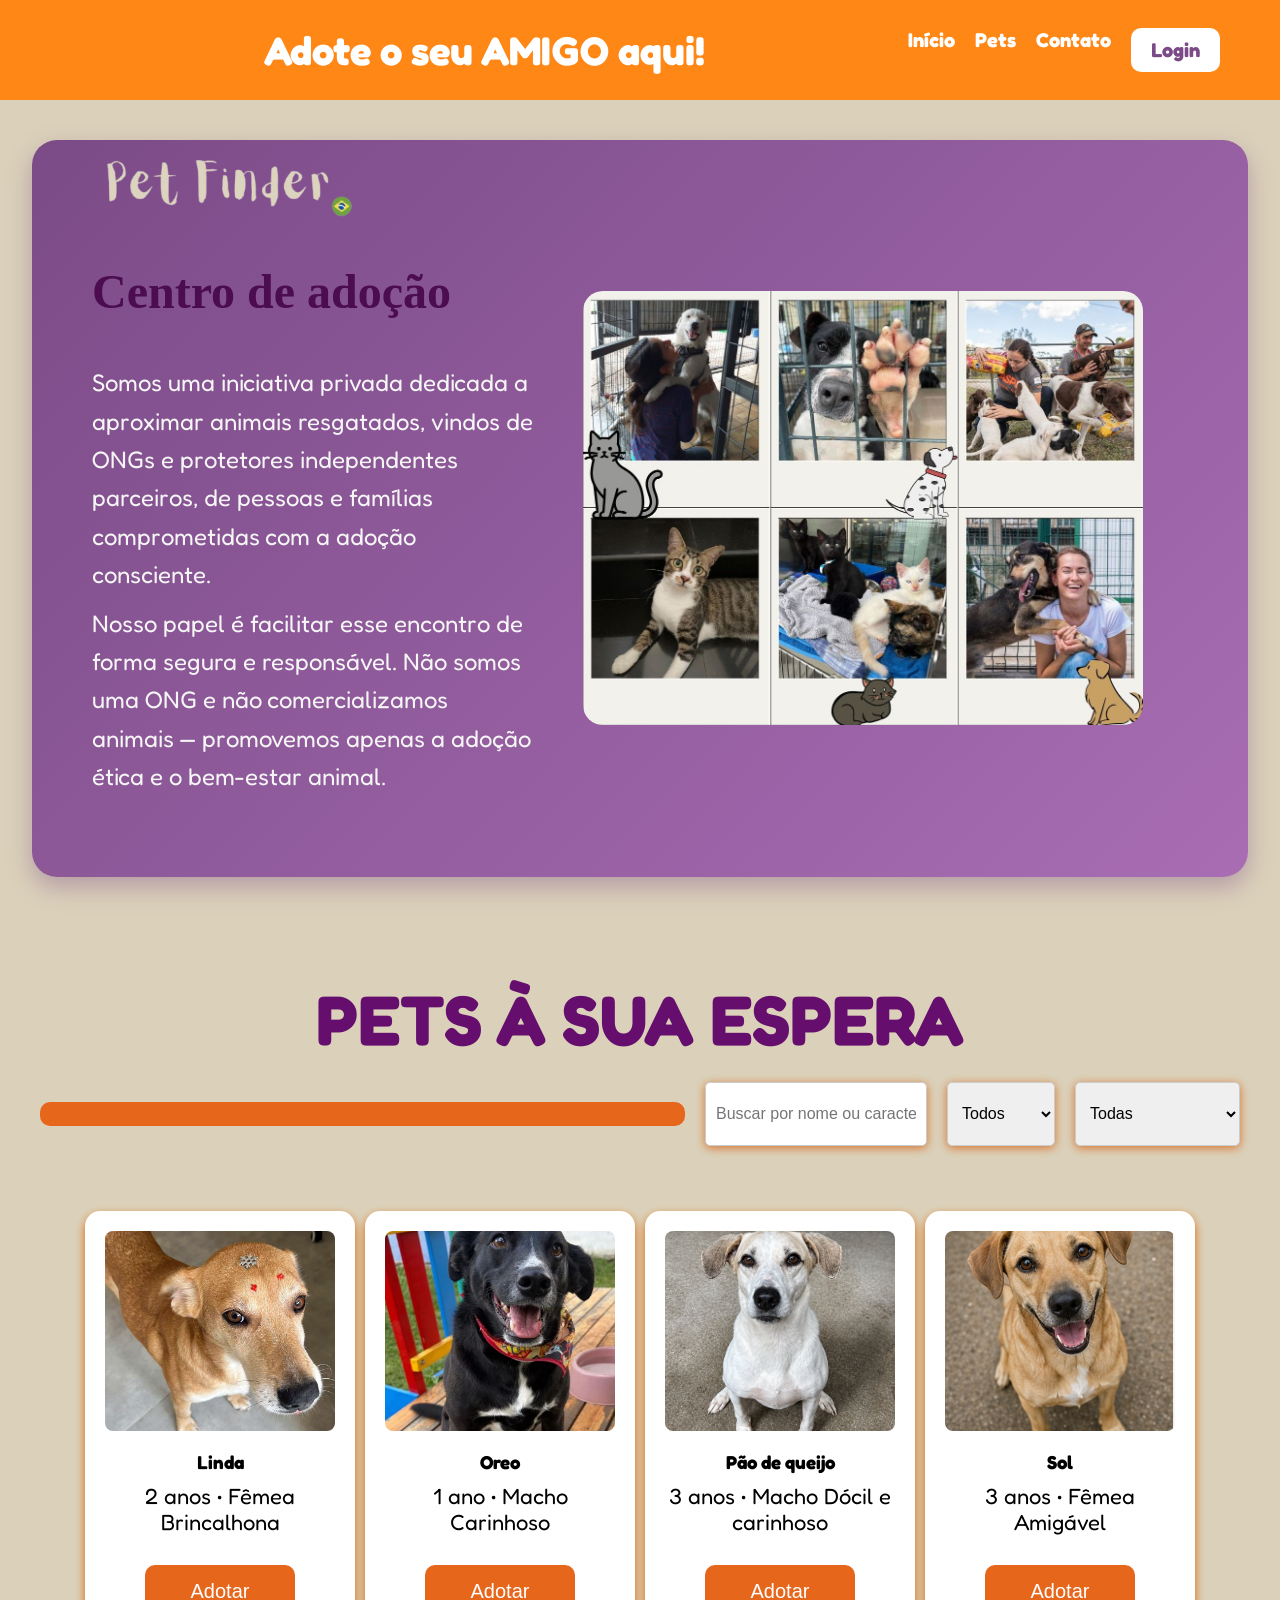
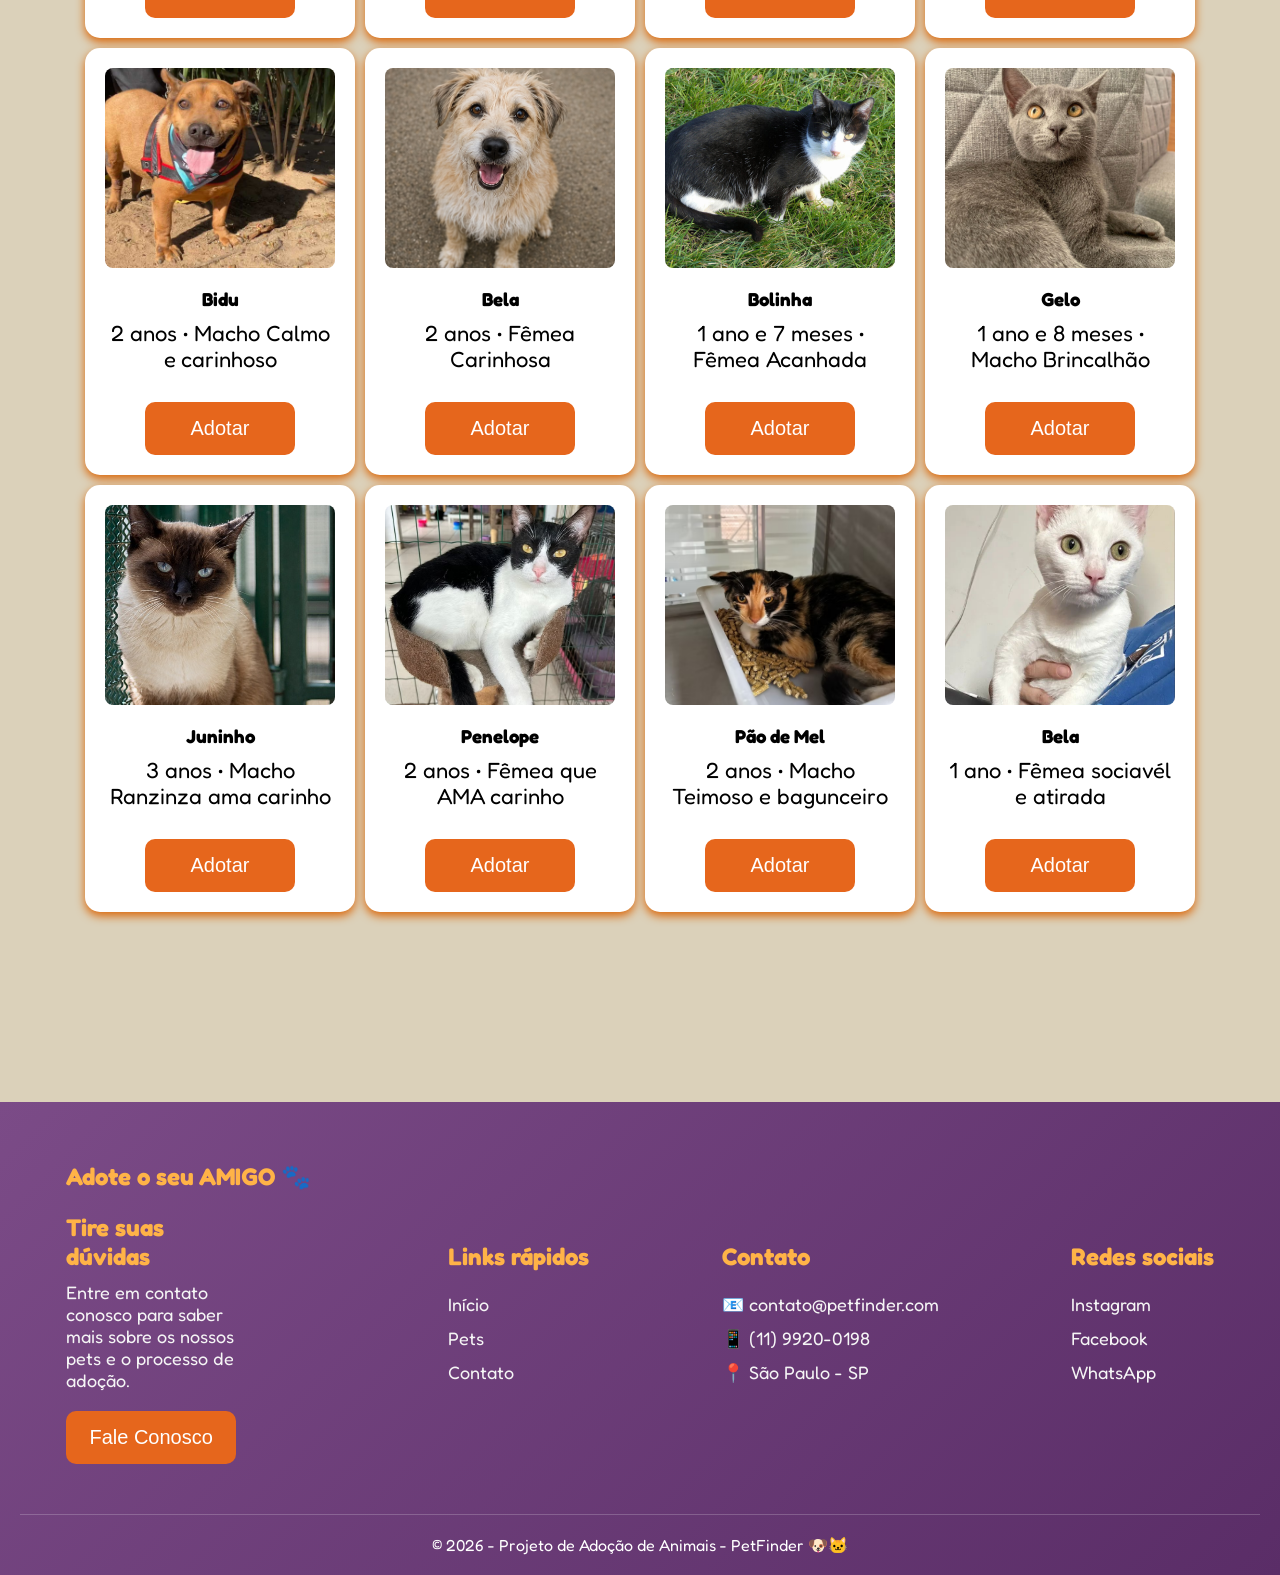
==== commit 3e0c44da: "Atualização do layout do site" ====
--- a/index.html
+++ b/index.html
@@ -8,7 +8,7 @@
 
     <link 
 
-</head>
+
 <body>
     <header id="inicio">
         <div class="topo"></div>
@@ -18,7 +18,10 @@
         <nav>
             <a href="#inicio">Início</a>
             <a href="#pets">Pets</a>
-            <a href="#chat">chat</a>
+            <a href="#chat">Contato</a>
+
+            <a href=" login.html" class="btn-login">Login</a>
+            
         </nav>
     </header>
 
@@ -51,7 +54,7 @@
 <div class ="filtros">
         <div class="faixa-info">
         </div>
-        <input type="text" id=""busca" placeholder="Buscar por nome ou características...">
+        <input type="text" id="busca" placeholder="Buscar por nome ou características...">
 
         <select id="filtro-especie">
             <option value="">Todos</option>
@@ -147,23 +150,61 @@
                 <h3>Bela</h3>
                 <p> 1 ano • Fêmea sociavél e atirada  </p>
                 <button> Adotar </button>
+        </div>  
 </div>
     </section>
     
 
 
-    <section id="chat">
-        <div class="chat-box">
+<footer class="footer">
+
+  <div class="footer-container">
+
+    <div class="footer-box">
+      <h3> Adote o seu AMIGO 🐾</h3>
+
+      <div class="contato-box">
         <h3> Tire suas dúvidas </h3>
             <p> Entre em contato conosco para saber mais sobre os nossos pets e o processo de adoção. </p>
             <button> Fale Conosco </button>
         </div>
-    </section>                              
-
+    </div>
+
+    <div class="footer-box">
+      <h3>Links rápidos</h3>
+
+      <a href="#inicio">Início</a>
+      <a href="#pets">Pets</a>
+      <a href="#chat">Contato</a>
+    </div>
+
+    
+    <div class="footer-box">
+      <h3>Contato</h3>
+
+      <p>📧 contato@petfinder.com</p>
+      <p>📱 (11) 9920-0198</p>
+      <p>📍 São Paulo - SP</p>
+    </div>
+
+   
+    <div class="footer-box">
+      <h3>Redes sociais</h3>
+
+      <a href="#">Instagram</a>
+      <a href="#">Facebook</a>
+      <a href="#">WhatsApp</a>
+    </div>
+
+  </div>
+
+  <div class="footer-copy">
+    <p>© 2026 - Projeto de Adoção de Animais - PetFinder 🐶🐱</p>
+  </div>
+
+</footer>
 
     <script src="js/script.js"></script>
 </body>
 
 </html>
-
-</html> 
--- a/css/style.css
+++ b/css/style.css
@@ -75,7 +75,7 @@
 }
 
 .texto-apresentacao {
-  flex-wrap: 1;
+  flex: 1;
   max-width: 800px;
   display: flex;
   flex-direction: column;
@@ -83,7 +83,7 @@
 }
 
 .texto-apresentacao h2 {
-  flex-wrap: 1;
+  flex: 1;
   font-size: clamp(32px, 5vw, 48px);
   font-family: 'Matcha', cursive;
   color: #4b0d4f;
@@ -91,7 +91,7 @@
 }
 
 .texto-apresentacao p {
-  flex-wrap: 1;
+  flex: 1;
   font-size: clamp(20px, 4vw, 24px);
   line-height: 1.6;
   color: #f5f5f5;
@@ -151,7 +151,15 @@
   margin: 20px auto;
 }
 
-
+nav a {
+  color: white;
+  text-decoration: none;
+  transition: 0.3s;
+}
+
+nav a:hover {
+  color: #7b4b87;
+}
 
 
 header { 
@@ -211,14 +219,14 @@
   justify-content: center;
   align-items: center;
   flex-direction: column;
-  padding: 20px 30px;
-  box-shadow: 0 10px 30px rgba(224, 194, 168, 0.514);
+  padding: 30px 40px;
+  box-shadow: 0 20px 45px rgba(224, 194, 168, 0.514);
   font-size: 40px;
   color: #e6661c;
   text-align: center;
 }
 .chat-box h2 {
-  font-size: 10px;
+  font-size: 25px;
   margin-bottom: 25px;
   color: #e6661c;
 }
@@ -256,7 +264,7 @@
   background: white;
   border-radius: 15px;
   width: 270px;
-  padding: 20px; /* 👈 AQUI ESTÁ A DIFERENÇA */
+  padding: 20px; 
 
   box-shadow: 0 4px 10px rgb(219, 103, 8);
   transition: 0.7s;
@@ -301,5 +309,174 @@
   gap: 10px;
   flex-wrap: wrap;
   margin-top: 45px;
-  margin-bottom: 50px
-}
+  margin-bottom: 50px; 
+}
+
+.footer {
+  background: linear-gradient(135deg, #7b4b87, #5a2d67);
+  color: white;
+
+  padding: 60px 20px 20px;
+  margin-top: 80px;
+}
+
+.footer-container {
+  display: flex;
+  justify-content: center;
+  flex-wrap: wrap;
+  align-items: center;
+  gap: 90px;
+}
+
+.footer-box {
+  max-width: 250px;
+
+  display: flex;
+  flex-direction: column;
+  gap: 12px;
+}
+
+.footer-box h3 {
+  color: #ffb347;
+  font-size: 24px;
+  margin-bottom: 10px;
+}
+
+
+
+.contato-box {
+  margin-right: 80px;
+}
+
+.contato-box button {
+
+  margin-top: 20px;
+
+  width: 100%;
+
+  max-width: 180px;
+
+  padding: 15px;
+
+  font-size: 20px;
+
+  border: none;
+
+  background-color: #e6661c;
+
+  color: white;
+
+  border-radius: 10px;
+
+  cursor: pointer;
+
+  transition: 0.7s;
+}
+.contato-box button:hover {
+
+  background-color: #e6661c;
+
+  transform: scale(1.05);
+}
+
+
+
+.footer {
+  background: linear-gradient(135deg, #7b4b87, #5a2d67);
+  color: white;
+
+  padding: 60px 20px 20px;
+  margin-top: 80px;
+}
+
+.footer-container {
+  display: flex;
+  justify-content: space-around;
+  flex-wrap: wrap;
+
+  gap: 40px;
+}
+
+.footer-box {
+  max-width: 250px;
+
+  display: flex;
+  flex-direction: column;
+  gap: 12px;
+}
+
+.footer-box h3 {
+  color: #ffb347;
+  font-size: 24px;
+  margin-bottom: 10px;
+}
+
+.footer {
+  background: linear-gradient(135deg, #7b4b87, #5a2d67);
+  color: white;
+
+  padding: 60px 20px 20px;
+  margin-top: 80px;
+}
+
+.footer-container {
+  display: flex;
+  justify-content: space-around;
+  flex-wrap: wrap;
+
+  gap: 40px;
+}
+
+.footer-box {
+  max-width: 250px;
+
+  display: flex;
+  flex-direction: column;
+  gap: 12px;
+}
+
+.footer-box h3 {
+  color: #ffb347;
+  font-size: 24px;
+  margin-bottom: 10px;
+}
+
+.footer-box p,
+.footer-box a {
+  color: #f5f5f5;
+  text-decoration: none;
+  font-size: 18px;
+
+  transition: 0.3s;
+}
+
+.footer-box a:hover {
+  color: #ff8716;
+  transform: translateX(5px);
+}
+
+.footer-copy {
+  margin-top: 50px;
+  padding-top: 20px;
+
+  border-top: 1px solid rgba(255,255,255,0.2);
+
+  text-align: center;
+  font-size: 16px;
+}
+
+.btn-login{
+  background-color: white;
+  color: #7b4b87 !important;
+
+  padding: 10px 20px;
+  border-radius: 10px;
+
+  transition: 0.3s;
+}
+
+.btn-login:hover {
+  background-color: #e6661c;
+  color: white !important;
+  transform: translateY(-3px);
+}
